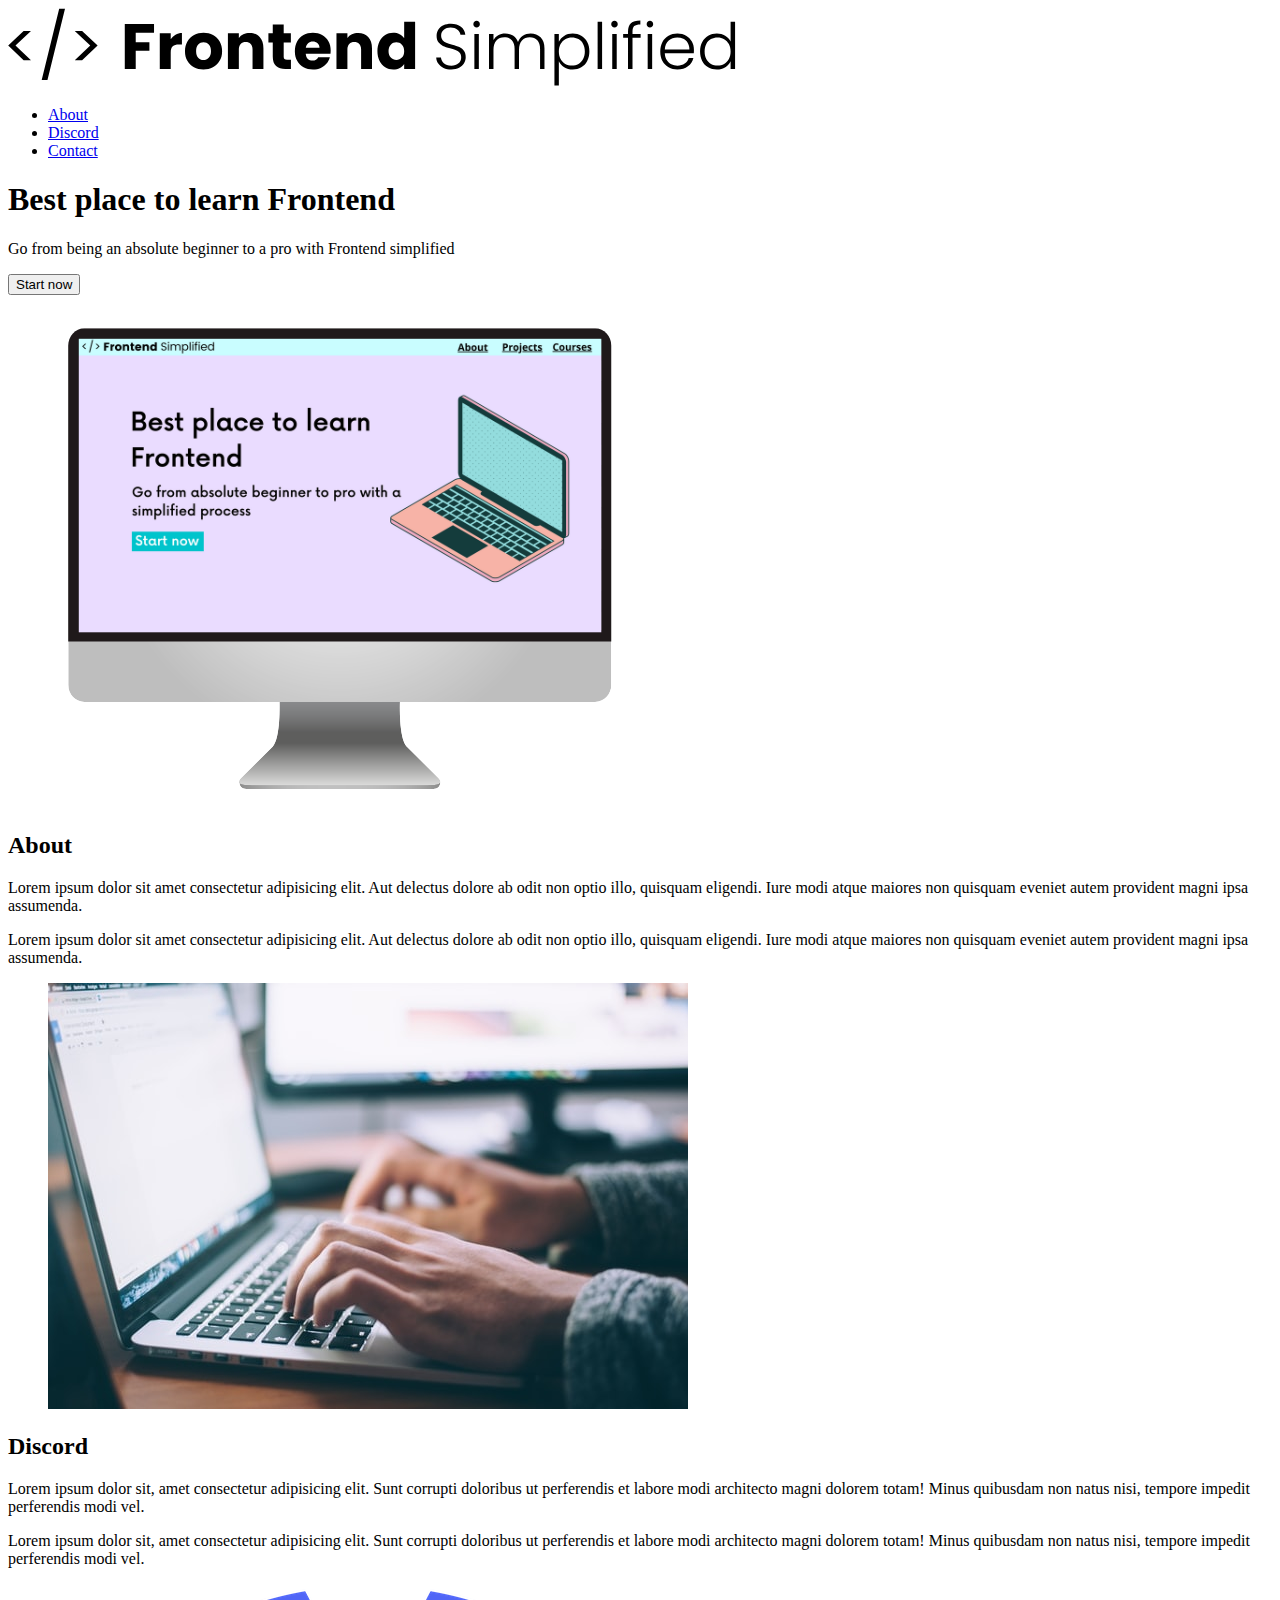
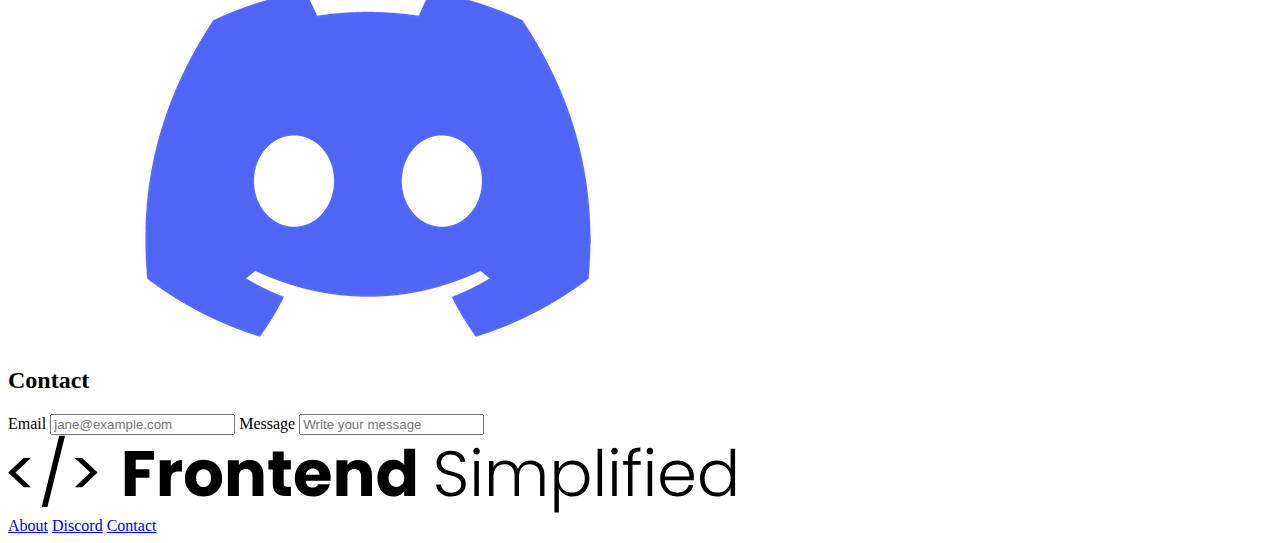
==== home.html @ 6a358917 "testing a push from HTML tutorial" ====
<!DOCTYPE html>
<html lang="en">
<head>
    <meta charset="UTF-8">
    <meta name="viewport" content="width=device-width, initial-scale=1.0">
    <title>Document</title>
</head>
<body>
    <section>
        <nav>
            <img src="./assets/FES.svg" alt="">
            <ul>
                <li><a href="#about">About</a></li>
                <li><a href="#discord">Discord</a></li>
                <li><a href="#contact">Contact</a></li>
            </ul>
        </nav>
        <header>
            <div>
                <H1>
                    Best place to learn Frontend
                </H1>
                <p>Go from being an absolute beginner to a pro with Frontend simplified</p>
                <button>Start now</button>
            </div>
            <figure>
                <img src="./assets/laptop.png" alt="Home page image">
            </figure>
        </header>
    </section>

    <main>
    <section id="about">
        <h2>About</h2>
        <div>
            <p>Lorem ipsum dolor sit amet consectetur adipisicing elit. Aut delectus dolore ab odit non optio illo, quisquam eligendi. Iure modi atque maiores non quisquam eveniet autem provident magni ipsa assumenda.</p>
            <p>Lorem ipsum dolor sit amet consectetur adipisicing elit. Aut delectus dolore ab odit non optio illo, quisquam eligendi. Iure modi atque maiores non quisquam eveniet autem provident magni ipsa assumenda.</p>
        </div>
        <figure>
            <img src="./assets/about.jpg" alt="">
        </figure>
    </section>
   
    <section id="discord">
        <h2>Discord</h2>
        <div>
            <p>Lorem ipsum dolor sit, amet consectetur adipisicing elit. Sunt corrupti doloribus ut perferendis et labore modi architecto magni dolorem totam! Minus quibusdam non natus nisi, tempore impedit perferendis modi vel.</p>
            <p>Lorem ipsum dolor sit, amet consectetur adipisicing elit. Sunt corrupti doloribus ut perferendis et labore modi architecto magni dolorem totam! Minus quibusdam non natus nisi, tempore impedit perferendis modi vel.</p>
        </div>
        <figure>
            <img src="./assets/discord.png" alt="">
        </figure>
    </section>
    
   
    <section id="contact">
        <h2>Contact</h2>
        <form action="">
            <span>Email</span>
            <input type="text" placeholder="jane@example.com"> 
            <span>Message</span>
            <input type="text" placeholder="Write your message">
        </form>
    </section>
    </main>

    <footer>
        <img src="./assets/FES.svg" alt="">
        <div>
            <a href="about">About</a>
            <a href="discord">Discord</a>
            <a href="contact">Contact</a>
        </div>
    </footer>
</body>
</html>
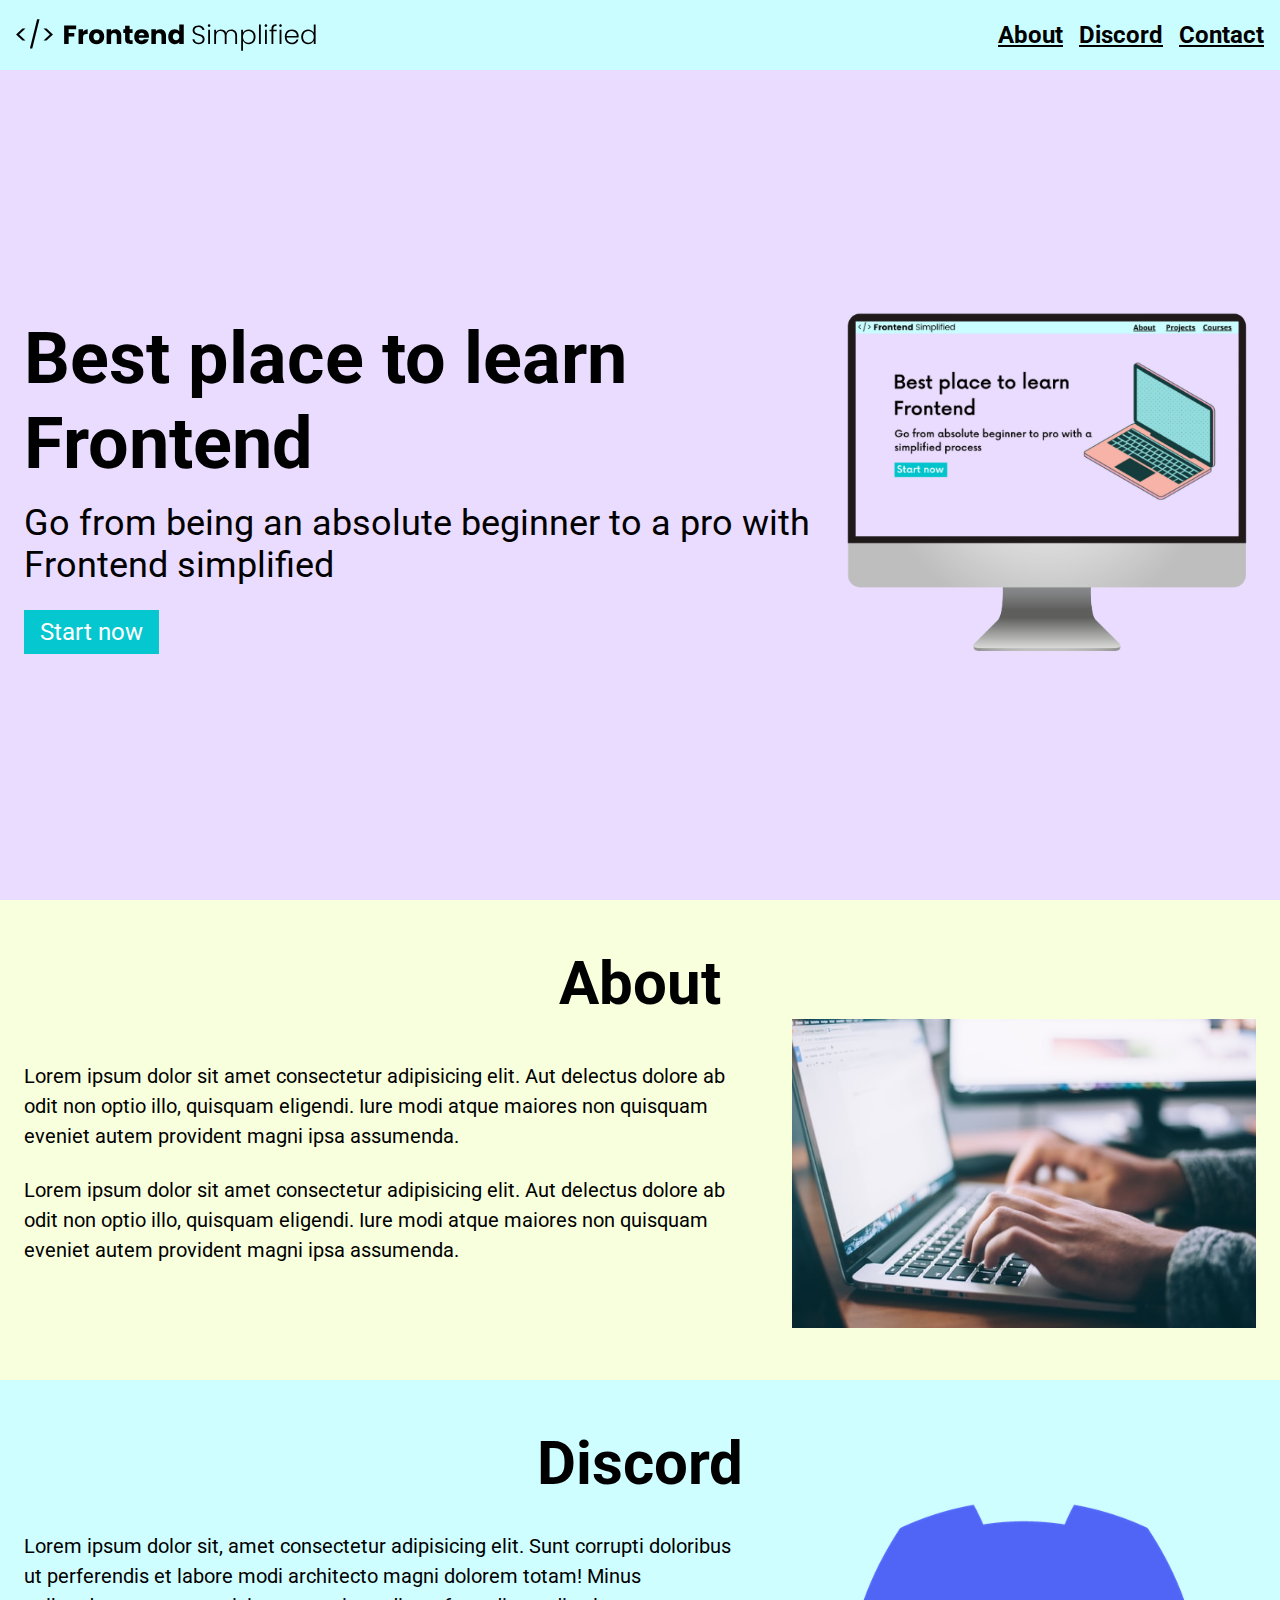
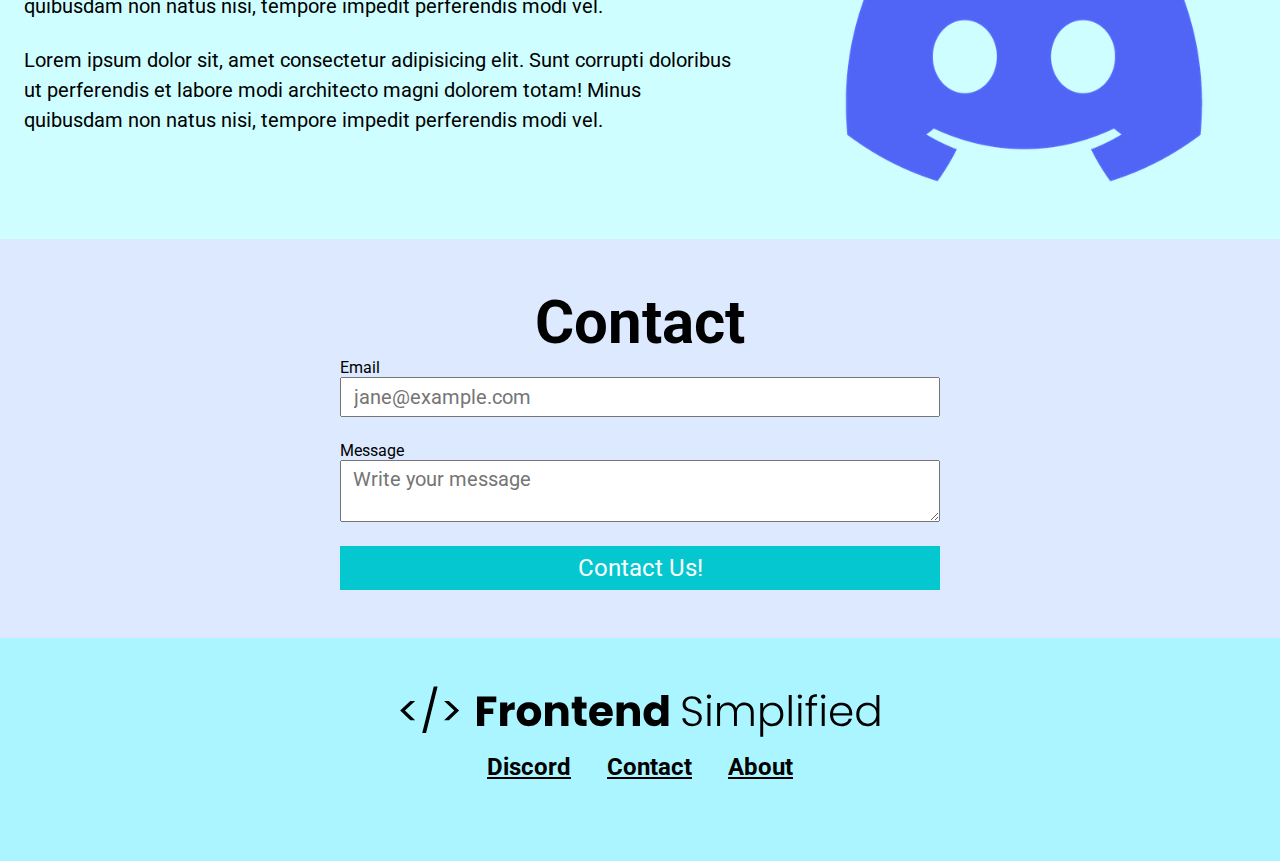
==== commit db4d05d2: "updated the doc and added css" ====
--- a/home.html
+++ b/home.html
@@ -4,11 +4,12 @@
     <meta charset="UTF-8">
     <meta name="viewport" content="width=device-width, initial-scale=1.0">
     <title>Document</title>
+    <link rel="stylesheet" href="./style.css">
 </head>
 <body>
     <section>
         <nav>
-            <img src="./assets/FES.svg" alt="">
+            <img src="./assets/FES.svg" class="logo" alt="">
             <ul>
                 <li><a href="#about">About</a></li>
                 <li><a href="#discord">Discord</a></li>
@@ -16,40 +17,50 @@
             </ul>
         </nav>
         <header>
-            <div>
-                <H1>
-                    Best place to learn Frontend
-                </H1>
-                <p>Go from being an absolute beginner to a pro with Frontend simplified</p>
-                <button>Start now</button>
+            <div class="row">
+                <div>
+                    <H1>
+                        Best place to learn Frontend
+                    </H1>
+                    <p class="subheader">Go from being an absolute beginner to a pro with Frontend simplified</p>
+                    <button>Start now</button>
+                </div>
+                <figure>
+                    <img src="./assets/laptop.png" alt="Home page image">
+                </figure>
             </div>
-            <figure>
-                <img src="./assets/laptop.png" alt="Home page image">
-            </figure>
         </header>
     </section>
 
     <main>
     <section id="about">
         <h2>About</h2>
-        <div>
-            <p>Lorem ipsum dolor sit amet consectetur adipisicing elit. Aut delectus dolore ab odit non optio illo, quisquam eligendi. Iure modi atque maiores non quisquam eveniet autem provident magni ipsa assumenda.</p>
-            <p>Lorem ipsum dolor sit amet consectetur adipisicing elit. Aut delectus dolore ab odit non optio illo, quisquam eligendi. Iure modi atque maiores non quisquam eveniet autem provident magni ipsa assumenda.</p>
+        <div class="row">
+            <div class="section__description">
+                <div class="section__description--wrapper">
+                    <p class="section__description--para">Lorem ipsum dolor sit amet consectetur adipisicing elit. Aut delectus dolore ab odit non optio illo, quisquam eligendi. Iure modi atque maiores non quisquam eveniet autem provident magni ipsa assumenda.</p>
+                    <p class="section__description--para">Lorem ipsum dolor sit amet consectetur adipisicing elit. Aut delectus dolore ab odit non optio illo, quisquam eligendi. Iure modi atque maiores non quisquam eveniet autem provident magni ipsa assumenda.</p>
+                </div>
+                <figure class="about__img--wrapper">
+                    <img src="./assets/about.jpg" alt="">
+                </figure>
+            </div>
         </div>
-        <figure>
-            <img src="./assets/about.jpg" alt="">
-        </figure>
     </section>
    
     <section id="discord">
         <h2>Discord</h2>
-        <div>
-            <p>Lorem ipsum dolor sit, amet consectetur adipisicing elit. Sunt corrupti doloribus ut perferendis et labore modi architecto magni dolorem totam! Minus quibusdam non natus nisi, tempore impedit perferendis modi vel.</p>
-            <p>Lorem ipsum dolor sit, amet consectetur adipisicing elit. Sunt corrupti doloribus ut perferendis et labore modi architecto magni dolorem totam! Minus quibusdam non natus nisi, tempore impedit perferendis modi vel.</p>
+        <div class="row">
+            <div class="section__description">
+                <div class="section__description--wrapper">
+                    <p class="section__description--para">Lorem ipsum dolor sit, amet consectetur adipisicing elit. Sunt corrupti doloribus ut perferendis et labore modi architecto magni dolorem totam! Minus quibusdam non natus nisi, tempore impedit perferendis modi vel.</p>
+                    <p class="section__description--para">Lorem ipsum dolor sit, amet consectetur adipisicing elit. Sunt corrupti doloribus ut perferendis et labore modi architecto magni dolorem totam! Minus quibusdam non natus nisi, tempore impedit perferendis modi vel.</p>
+                </div>
+                <figure class="discord__img--wrapper">
+                    <img src="./assets/discord.png" alt="">
+                </figure>
+            </div>
         </div>
-        <figure>
-            <img src="./assets/discord.png" alt="">
-        </figure>
     </section>
     
    
@@ -57,19 +68,20 @@
         <h2>Contact</h2>
         <form action="">
             <span>Email</span>
-            <input type="text" placeholder="jane@example.com"> 
+            <input type="email" placeholder="jane@example.com"> 
             <span>Message</span>
-            <input type="text" placeholder="Write your message">
+            <textarea type="text" placeholder="Write your message"></textarea>
+            <button>Contact Us!</button>
         </form>
     </section>
     </main>
 
     <footer>
-        <img src="./assets/FES.svg" alt="">
-        <div>
-            <a href="about">About</a>
-            <a href="discord">Discord</a>
-            <a href="contact">Contact</a>
+        <img class="footer__logo" src="./assets/FES.svg" alt="">
+        <div class="footer__links">
+            <a class="footer__link" href="discord">Discord</a>
+            <a class="footer__link" href="contact">Contact</a>
+            <a class="footer__link" href="about">About</a>
         </div>
     </footer>
 </body>
--- a/style.css
+++ b/style.css
@@ -0,0 +1,187 @@
+@import url('https://fonts.googleapis.com/css2?family=Roboto:wght@300;400;500;700&display=swap');
+
+*{
+    padding: 0;
+    margin: 0;
+    box-sizing: border-box;
+    font-family: "Roboto", sans-serif;
+}
+
+nav{
+    height: 70px;
+    display: flex;
+    justify-content: space-between;
+    align-items: center;
+    padding: 0 16px;
+    background-color: #cafdff;
+}
+
+header{
+    background-color: #eadcff;
+    height: calc(100vh - 70px);
+    padding: 24px;
+    display: flex;
+    align-items: center;
+    justify-content: center;
+}
+
+h1{
+    font-size: 72px;
+}
+
+.subheader{
+    font-size: 36px;
+    margin: 16px 0 24px 0;
+}
+
+button{
+    background-color: #05c7cf;
+    color: white;
+    border: none;
+    padding: 8px 16px;
+    font-size: 24px;
+    cursor: pointer;
+}
+
+a{
+    color: #000;
+    font-size: 24px;
+    font-weight: 700;
+}
+
+.logo{
+    width: 300px;
+}
+
+ul{
+    display: flex;
+}
+
+li{
+    list-style-type: none;
+    padding-left: 16px;
+}
+
+.row{
+    width: 100%;
+    max-width: 1300px;
+    display: flex;
+    align-items: center;
+    justify-content: center;
+    margin: 0 auto;
+}
+
+#about,
+#discord,
+#contact,
+footer{
+    padding: 48px 0;
+}
+
+/*
+
+ABOUT
+
+*/
+
+#about{
+    background-color: #f8ffdc ;
+}
+
+h2{
+    font-size: 60px;
+    text-align: center;
+}
+
+.section__description{
+    display: flex;
+    justify-content: center;
+    align-items: center;
+}
+
+.about__img--wrapper{
+    width: 40%;
+    padding: 0 24px;
+}
+
+img{
+    width: 100%;
+}
+
+.section__description--wrapper{
+    width: 60%;
+    padding: 0 24px;
+}
+
+.section__description--para{
+    font-size: 20px;
+    line-height: 1.5;
+    margin-bottom: 24px;
+}
+
+/*
+
+Discord
+
+*/
+
+#discord{
+    background-color: #cefeff;
+}
+
+
+.discord__img--wrapper{
+    flex-direction:row-reverse ;
+    width: 40%;
+}
+
+/*
+
+Contact
+
+*/
+
+#contact{
+    background-color: #dce9ff ;
+}
+
+form{
+    width: 100%;
+    max-width: 600px;
+    display: flex;
+    flex-direction: column;
+    margin: 0 auto;
+}
+
+input, textarea{
+    margin-bottom: 24px;
+    font-size: 20px;
+    padding: 6px 12px;
+}
+
+/*
+
+FOOTER
+
+*/
+
+footer{
+    background-color: #aaf5ff;
+    display: flex;
+    flex-direction: column;
+    align-items: center;
+    margin: 0 auto;
+}
+
+.footer__logo{
+    max-width: 480px;
+    margin-bottom: 16px;
+}
+
+.footer__links{
+    margin-bottom: 32px;
+}
+
+.footer__link{
+    padding: 0 16px;
+}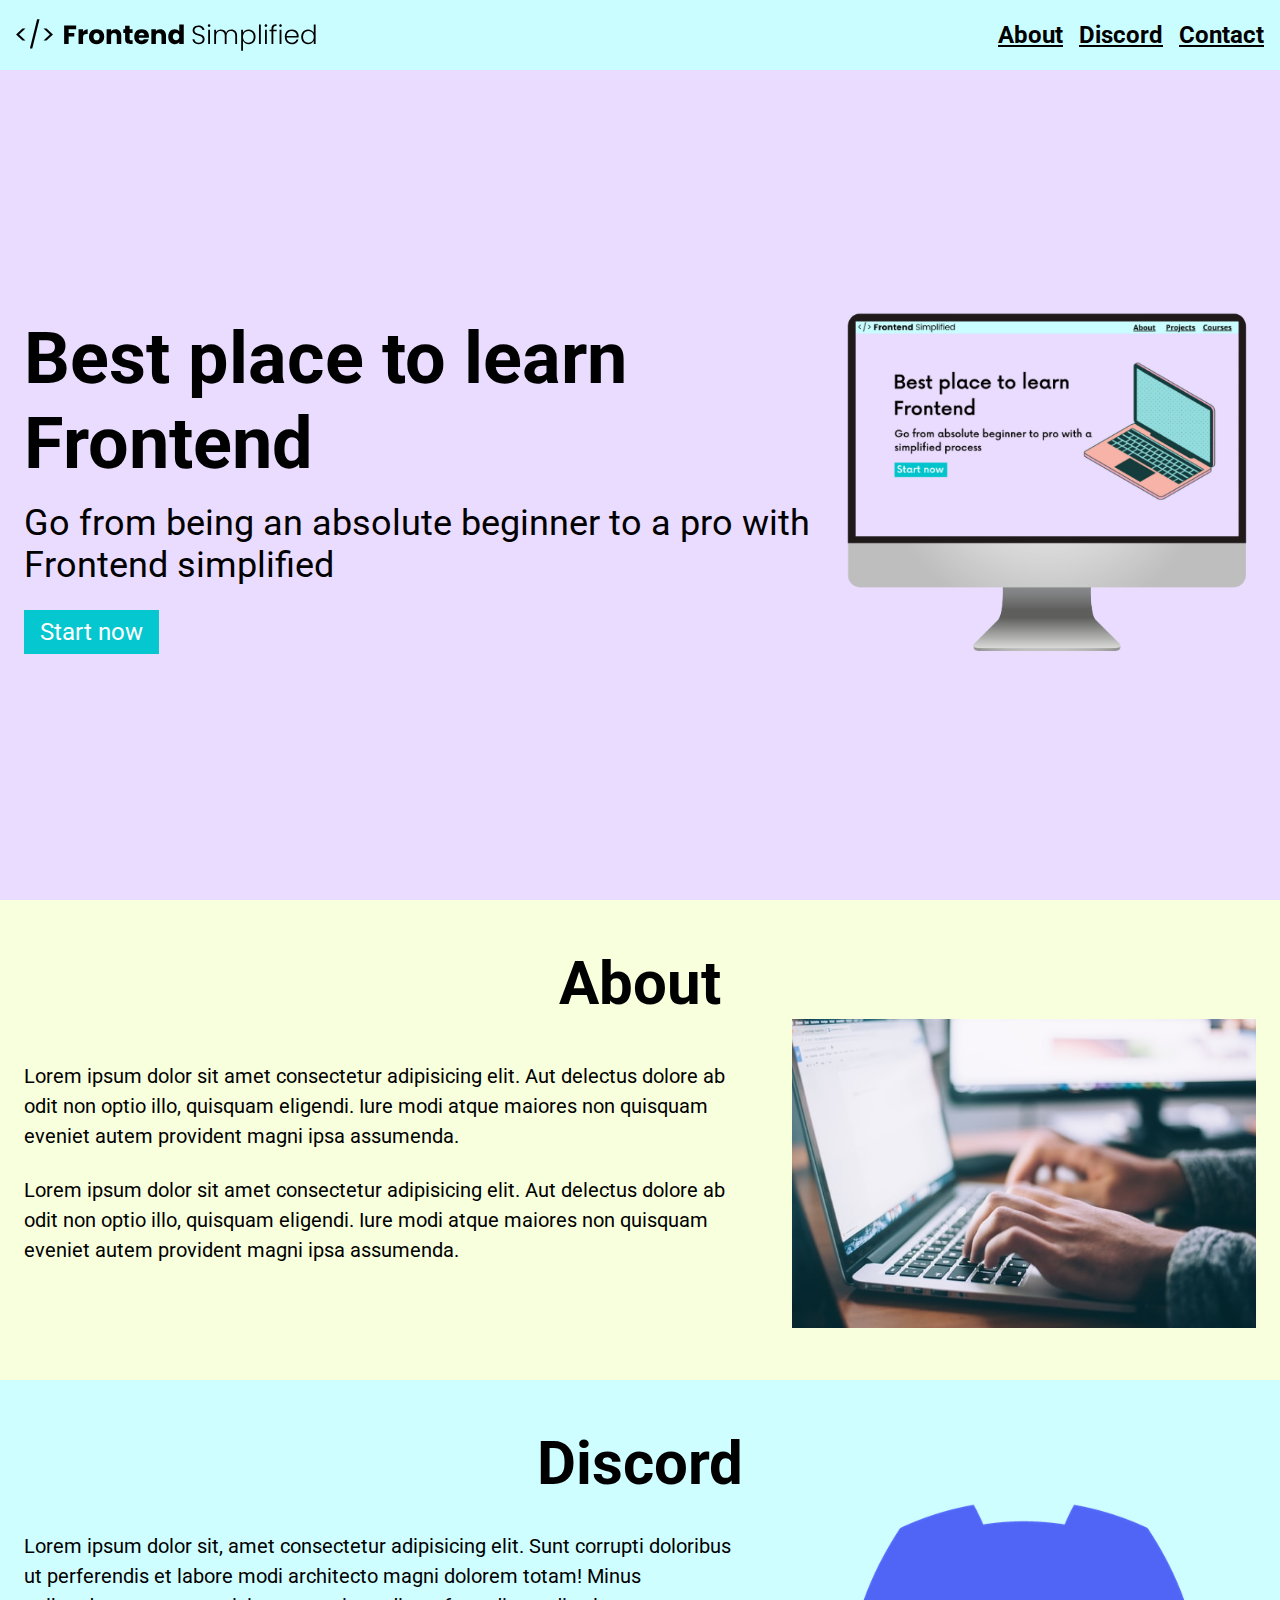
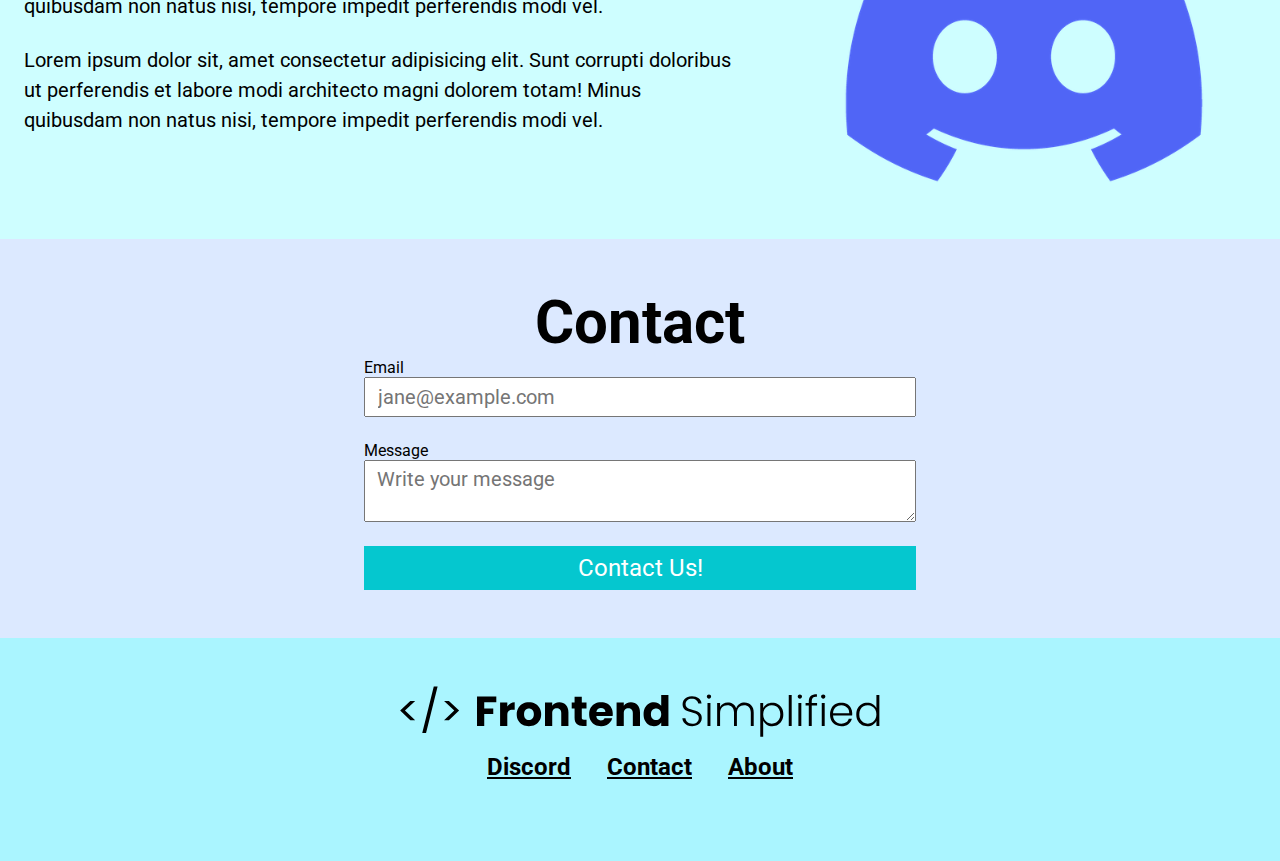
==== commit d3a97495: "updated tags and media queries added" ====
--- a/home.html
+++ b/home.html
@@ -18,7 +18,7 @@
         </nav>
         <header>
             <div class="row">
-                <div>
+                <div class="home__description">
                     <H1>
                         Best place to learn Frontend
                     </H1>
--- a/style.css
+++ b/style.css
@@ -151,6 +151,7 @@
     display: flex;
     flex-direction: column;
     margin: 0 auto;
+    padding: 0 24px;
 }
 
 input, textarea{
@@ -184,4 +185,58 @@
 
 .footer__link{
     padding: 0 16px;
+}
+
+/* Small phones, tablets, large smartphones */
+@media (max-width: 728px) {
+    .row{
+        flex-direction: column;
+    }
+
+    .home__description{
+        margin-bottom: 24px;
+        display: flex;
+        flex-direction: column;
+        align-items: center;
+    }
+
+    h1{
+        text-align: center;
+        font-size: 60px;
+    }
+
+    .subheader{
+        text-align: center;
+        font-size: 28px;
+    }
+
+    ul{
+        display: none;
+    }
+
+    .section__description{
+        flex-direction: column;
+    }
+
+    .section__description--wrapper{
+        width: 100%;
+    }
+
+    .about__img--wrapper{
+        width: 100%;
+    }
+
+    .discord__img--wrapper{
+        width: 100%;
+    }
+
+    .footer__logo{
+        max-width: 360px;
+        padding: 0 10px;
+    }
+
+    .footer__link{
+        padding: 0 8px;
+        font-size: 18px;
+    }
 }